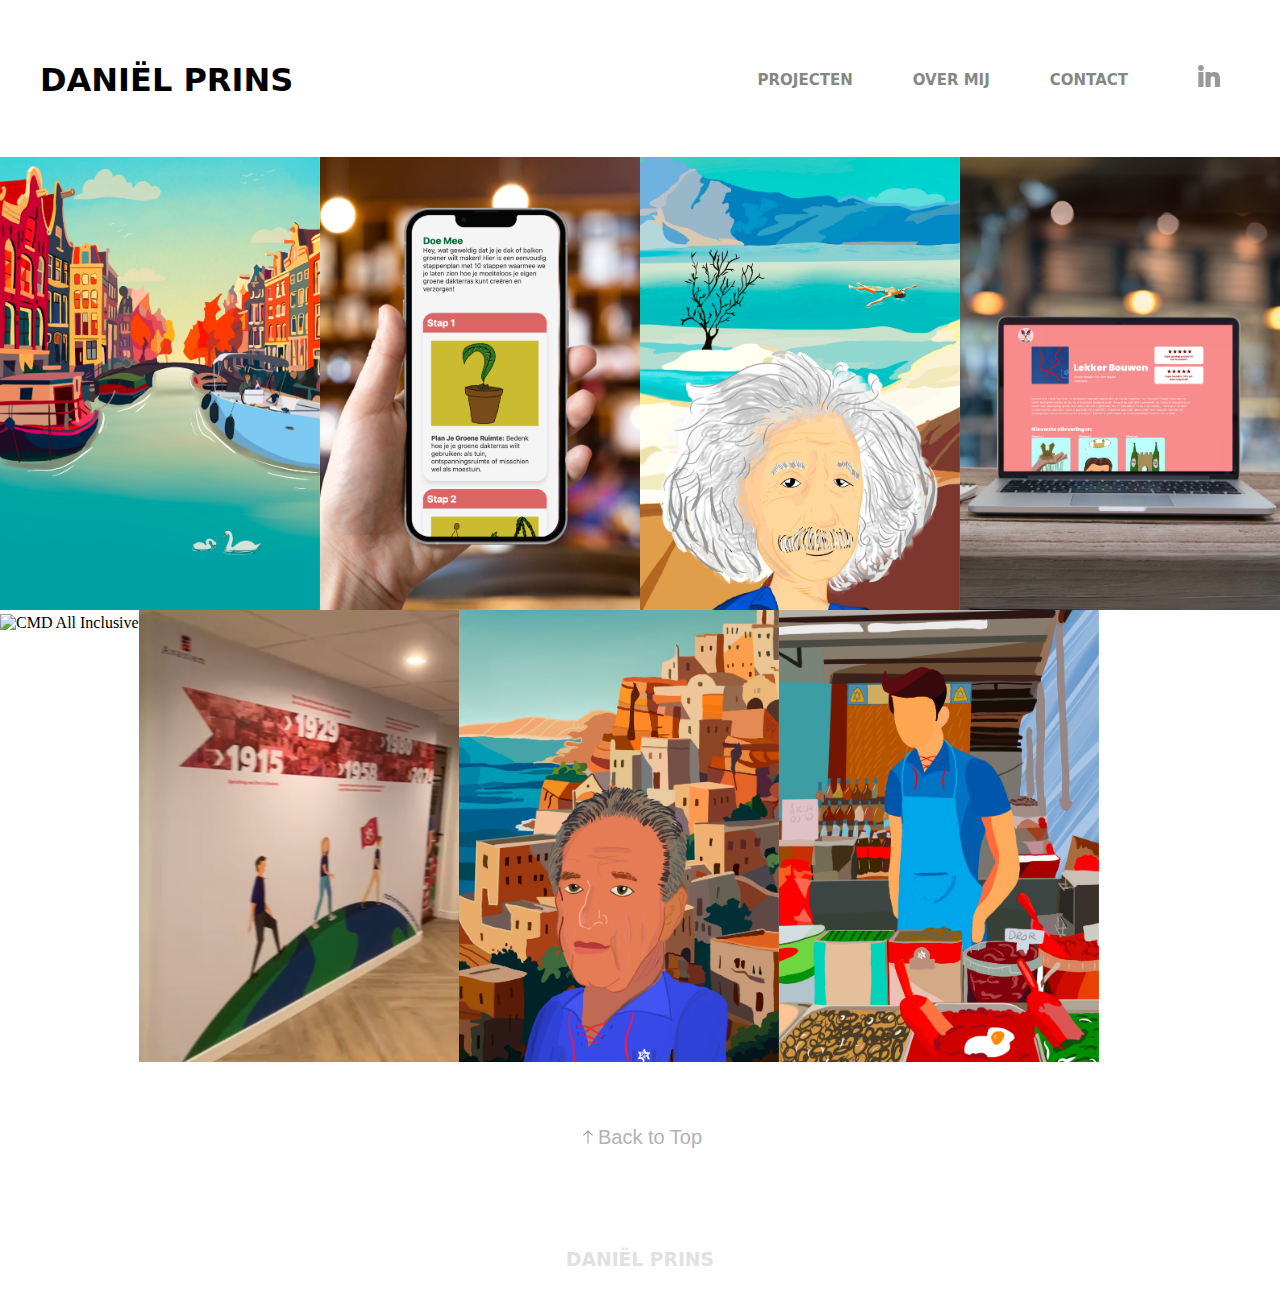
==== index.html @ 8b45afa2 "First" ====
<!DOCTYPE html>
<html lang="en">
<head>
    <meta charset="UTF-8">
    <meta name="viewport" content="width=device-width, initial-scale=1.0">
    <title>Portfolio</title>
    <link rel="stylesheet" href="styles.css">
</head>


<body>
   
    <nav>
        <div class="nav-left">
            <a href="index.html" > <h1> DANIËL PRINS</h1> </a>
        </div>
        <div class="nav-right">
            <a href="index.html">PROJECTEN</a>
            <a href="overmij.html">OVER MIJ</a>
            <a href="contact.html">CONTACT</a>
            <a href="https://www.linkedin.com/in/daniël-prins-49a5671b0/" target="_blank">
                <img src="img/Logo's/LinkedIn_icon.svg" alt="linkedin">
              </a>
        </div>
    </nav>

    <div class="gallery-row">
        <div class="image-container"> 
            <a href= amsterdam.html> 
            <img src="img/Mijn_werk/Amsterdam.png" alt="Amsterdam">
            <div class="overlay">
                <div class="overlay-text">Amsterdam poster</div>
            </div>
        </a>
        </div>
    
        <div class="image-container">
            <a href= bovennatuurlijk.html> 
            <img src="img/Mijn_werk/BovenNatuurlijk.png" alt="Boven Natuurlijk">
            <div class="overlay">
                <div class="overlay-text">Boven Natuurlijk</div>
            </div>
            </a>
        </div>
    
        <div class="image-container">
            <a href= einstein.html> 
            <img src="img/Mijn_werk/Einstein.png" alt="Einstein">
            <div class="overlay">
                <div class="overlay-text">Haboniem Dror ontwerp Einstein kantoor</div>
            </div>
         </a>
        </div>
    
        <div class="image-container">
            <a href= lekkerbouwen.html> 
            <img src="img/Mijn_werk/Podcast.png" alt="Podcast">
            <div class="overlay">
                <div class="overlay-text">Lekker Bouwen</div>
            </div>
            </a>
        </div>
    
        <div class="image-container">
            <a href= cmdallinclusive.html> 
            <img src="img/Mijn_werk/CMD_All_Inclusive.png" alt="CMD All Inclusive">
            <div class="overlay">
                <div class="overlay-text">CMD All Inclusive</div>
            </div>
            </a>
        </div>
    
        <div class="image-container">
            <a href= grotemuur.html> 
            <img src="img/Mijn_werk/Grote_muur.png" alt="Grote Muur">
            <div class="overlay">
                <div class="overlay-text">Haboniem Dror ontwerp muur</div>
            </div>
            </a>
        </div>
    
        <div class="image-container">
            <a href= rabin.html> 
            <img src="img/Mijn_werk/Rabin.png" alt="Rabin">
            <div class="overlay">
                <div class="overlay-text">Haboniem Dror ontwerp recreatiezaal</div>
            </div>
            </a>
        </div>
    
        <div class="image-container">
            <a href= keuken.html> 
            <img src="img/Mijn_werk/Keuken.png" alt="Keuken">
            <div class="overlay">
                <div class="overlay-text">Haboniem Dror ontwerp keukendeur</div>
            </div>
        </div>
        </a>
    </div>

    <footer>
        
        <div class="back-to-top-container">
            <a href="#">
                <img src="img/Logo's/arrow.svg" alt="Arrow">
            </a>
            <a href="#" class="back-to-top">Back to Top</a>
        </div>
        

        <h3>DANIËL PRINS</h3>

    </footer>

    <script src="script.js"></script>

</body>

</html>
---- styles.css ----
body {
    margin: 0;
    padding: 0;
    box-sizing: border-box;
}

a {
    text-decoration: none;
    color: black;
  }

nav {
    font-family: system-ui, -apple-system, BlinkMacSystemFont, 'Segoe UI', Roboto, Oxygen, Ubuntu, Cantarell, 'Open Sans', 'Helvetica Neue', sans-serif;
    display: flex;
    justify-content: space-between;
    align-items: center;
    padding: 40px;
}

.nav-left a {
    transition: color 0.3s ease; 
}


.nav-left a:hover {
    color: #b2b2b2;
}


.nav-right {
    display: flex;
    align-items: center;
    margin-right: -40px;
    transition: color 0.3s ease;
}

.nav-right a {
    text-decoration: none;
    color: #878686; 
    padding: 0, 10px;
    margin-right: 60px ;
    font-size: 15px;
    font-weight: bold;
    transition: color 0.3s ease; 
}

.nav-right a:hover {
    color: black;
}

.nav-right img {
    width: 22px; 
    margin-bottom: 5px; 
    height: auto;
    margin-left: 10px; 
    filter: invert(0.6); 
    transition: filter 0.3s ease;
}

.nav-right img:hover {
    filter: invert(0); 
}

.gallery-row {
    display: flex;
    flex-wrap: wrap;
    width: 100vw; 
    justify-content: flex-start;
    padding: 0;
    margin: 0;
}

.gallery-row img {
    width: 25vw; 
    height: auto;
    object-fit: cover;
    box-sizing: border-box;
    padding: 0;
    margin-top: -4px;
}

.image-container {
    position: relative;
    display: inline-block;
}

.overlay {
    position: absolute;
    top: 0;
    left: 0;
    width: 100%;
    height: 100%;
    background-color: #ff800080;
    opacity: 0; 
    transition: opacity 0.3s ease; 
    display: flex;
    justify-content: center;
    align-items: center;
    text-align: center;
    margin-top: -4px;
    font-family: system-ui, -apple-system, BlinkMacSystemFont, 'Segoe UI', Roboto, Oxygen, Ubuntu, Cantarell, 'Open Sans', 'Helvetica Neue', sans-serif;
}

.overlay-text {
    color: white;
    font-size: 45px; 
    font-weight: bold;
    padding: 20px;
    pointer-events: none;
    text-align: left;
}

.image-container:hover .overlay {
    opacity: 1; 
}

footer {
    margin-top: 40px;
    text-align: center;
    padding: 20px; 
    font-family: system-ui, -apple-system, BlinkMacSystemFont, 'Segoe UI', Roboto, Oxygen, Ubuntu, Cantarell, 'Open Sans', 'Helvetica Neue', sans-serif;
    color: rgb(225, 225, 225);

}

.back-to-top-container {
    display: flex;
    align-items: center;
    justify-content: center;
    margin-bottom: 100px;
    transition: filter 0.3s ease;
}

.back-to-top-container a {
    text-decoration: none;
    color: rgb(178, 178, 178); 
    font-family: 'Gill Sans', 'Gill Sans MT', Calibri, 'Trebuchet MS', sans-serif;
    font-size: 20px; 
    transition: color 0.3s ease; 
}

.back-to-top-container img {
    width: 20px;
    margin-bottom: -3px;
    transition: filter 0.3s ease;
}

.back-to-top-container:hover {
    color: black; 
    filter: invert(1); 
}

.overmij {
    font-family: system-ui, -apple-system, BlinkMacSystemFont, 'Segoe UI', Roboto, Oxygen, Ubuntu, Cantarell, 'Open Sans', 'Helvetica Neue', sans-serif;
    align-items: center;
    justify-content: center;
    margin-right: 200px;
    margin-left: 100px;padding: 20px;
}


.content-container {
    display: flex;
    justify-content: space-between;
    align-items: flex-start;
}

.overmij img {
    width: 40%;
    display: block;
    margin-left: 190px; 
    margin-right: 0;
    width: 50%;
    border-radius: 3%;
}

.overmij a{
    font-weight: bold;
}


.contact {
    font-family: system-ui, -apple-system, BlinkMacSystemFont, 'Segoe UI', Roboto, Oxygen, Ubuntu, Cantarell, 'Open Sans', 'Helvetica Neue', sans-serif;
    align-items: center;
    justify-content: center;
    margin-right: 200px;
    margin-left: 100px;padding: 20px;
}
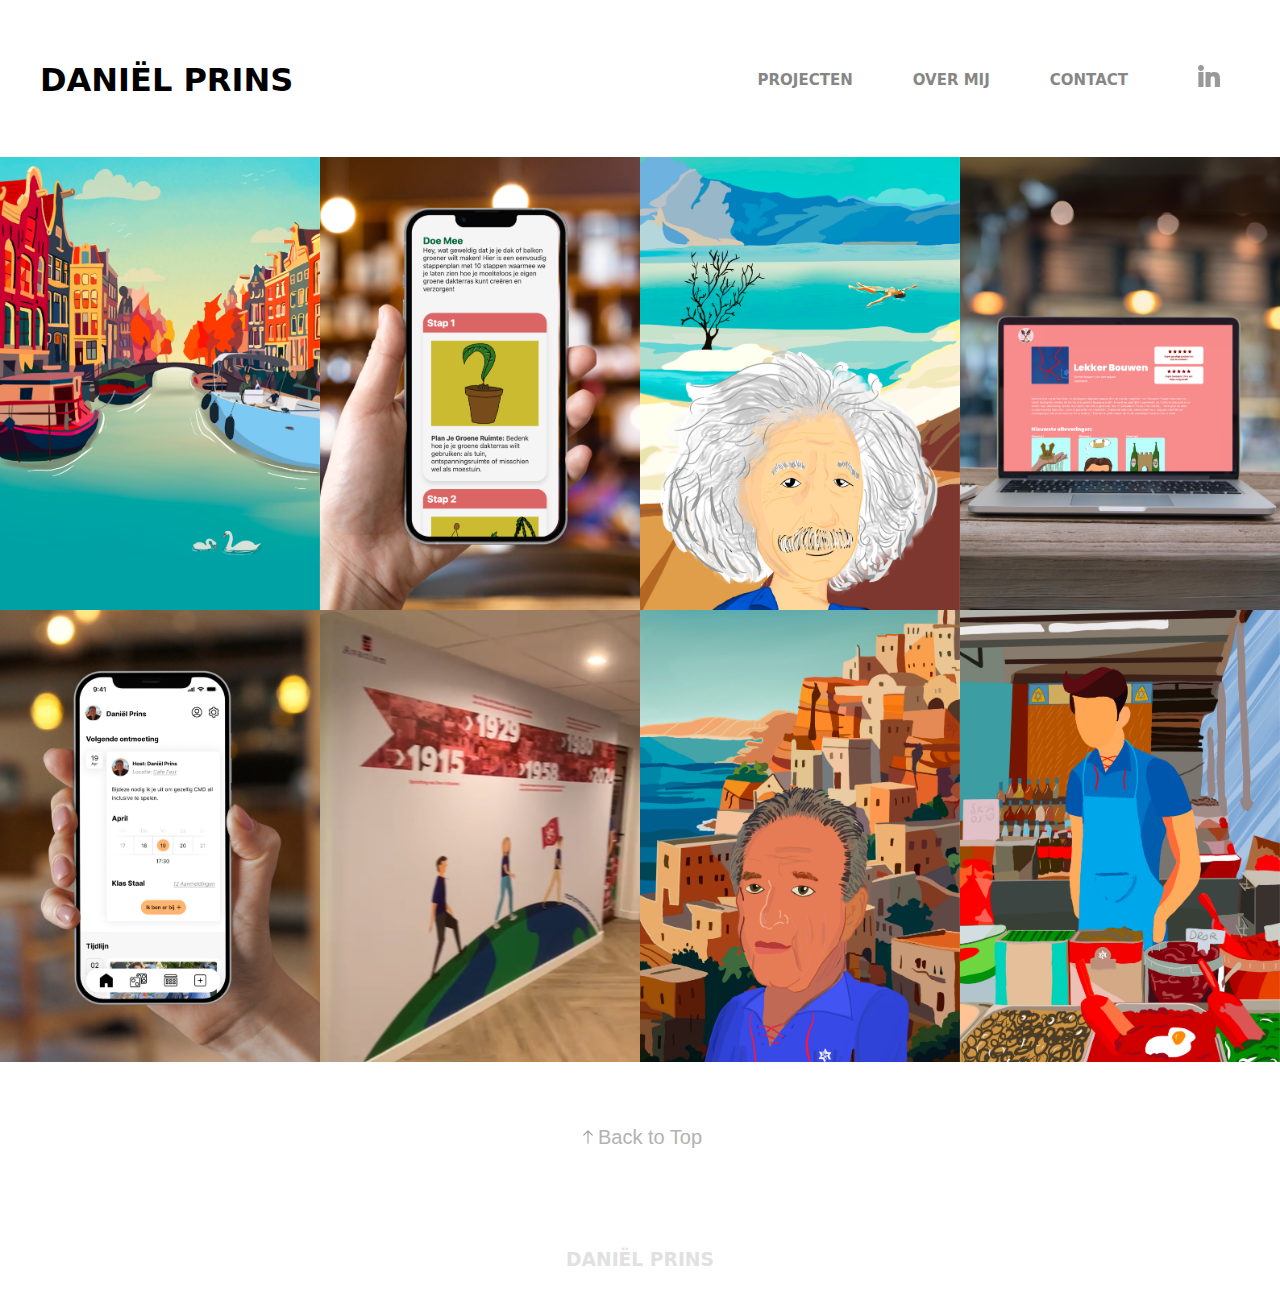
==== commit cec3ba65: "Update index.html" ====
--- a/index.html
+++ b/index.html
@@ -63,7 +63,7 @@
     
         <div class="image-container">
             <a href= cmdallinclusive.html> 
-            <img src="img/Mijn_werk/CMD_All_Inclusive.png" alt="CMD All Inclusive">
+            <img src="img/Mijn_werk/CMD_All_inclusive.png" alt="CMD All Inclusive">
             <div class="overlay">
                 <div class="overlay-text">CMD All Inclusive</div>
             </div>
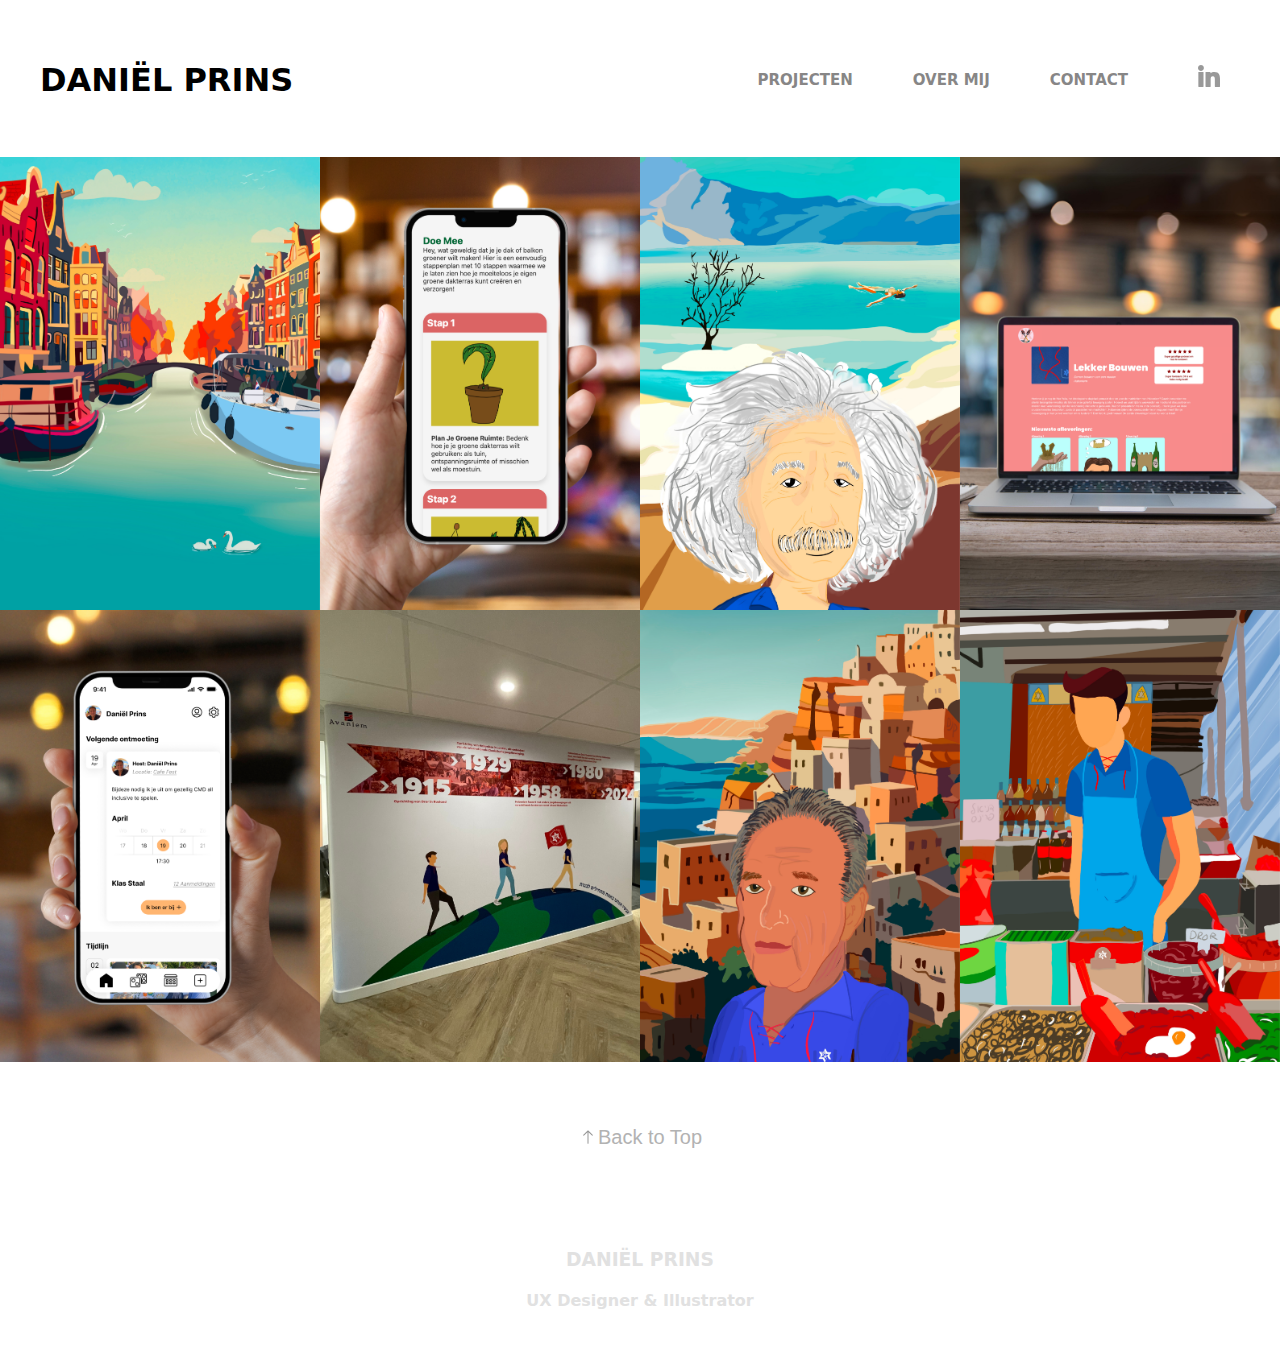
==== commit 807d1956: "toevoeging ux designer en illustrator" ====
--- a/index.html
+++ b/index.html
@@ -109,6 +109,7 @@
         
 
         <h3>DANIËL PRINS</h3>
+        <h4>UX Designer & Illustrator</h4>
 
     </footer>
 
--- a/styles.css
+++ b/styles.css
@@ -2,6 +2,8 @@
     margin: 0;
     padding: 0;
     box-sizing: border-box;
+    height:100vh;
+    font-family: system-ui, -apple-system, BlinkMacSystemFont, 'Segoe UI', Roboto, Oxygen, Ubuntu, Cantarell, 'Open Sans', 'Helvetica Neue', sans-serif;;
 }
 
 a {
@@ -171,7 +173,7 @@
     margin-left: 190px; 
     margin-right: 0;
     width: 50%;
-    border-radius: 3%;
+    border-radius: 1%;
 }
 
 .overmij a{
@@ -186,3 +188,133 @@
     margin-right: 200px;
     margin-left: 100px;padding: 20px;
 }
+
+.grotemuurpagina {
+    height: 100vh;
+    display: flex;
+    flex-direction: column;
+    justify-content: center; 
+    align-items: center; 
+}
+
+.grotemuurpagina h1 {
+    font-size: 2rem; /* Aanpassen van de lettergrootte */
+    margin-bottom: 10px; /* Ruimte onder de titel toevoegen */
+}
+
+/* Stijl voor de paragraaf */
+.grotemuurpagina p {
+    font-size: 1.2rem; /* Aanpassen van de lettergrootte */
+    text-align: center; /* Tekst centreren */
+    max-width: 80%; /* Maximale breedte instellen voor de paragraaf */
+    margin-bottom: 90px; /* Ruimte onder de paragraaf toevoegen */
+}
+
+.grotemuurpagina body{
+    margin: 0;
+    padding: 0;
+    height: 100vh;
+    display: flex;
+    justify-content: center;
+    align-items: center;
+    background-color: black;
+}
+
+.grotemuurpagina img{
+    width: 100%;
+}
+
+.slider{
+    width: 800px;
+    height:500px;
+    border-radius:10px;
+    overflow: hidden;
+}
+
+.slides{
+    width: 500%;
+    height: 500px;
+    display: flex;
+}
+
+.slides input{
+    display: none;
+}
+
+.slide{
+    width: 20%;
+    transition: 2s;
+}
+
+.slide img{
+    width: 900px;
+    height: 500px;
+}
+
+.navigation-manual{
+    position:absolute;
+    width: 800px;
+    margin-top: -40px;
+    display: flex;
+    justify-content: center;
+
+}
+
+.manual-btn{
+    border:2px solid white;
+    padding: 5px;
+    border-radius: 10px;
+    cursor: pointer;
+    transition: 1s;
+}
+
+.manual-btn:not(:last-child){
+    margin-right: 40px;
+}
+
+.manual-btn:hover{
+    background: white;
+}
+
+#radio1:checked ~ .first{
+    margin-left: 0;
+}
+
+#radio2:checked ~ .first{
+    margin-left: -20%;
+}
+
+#radio3:checked ~ .first{
+    margin-left: -40%;
+}
+
+.navigation-auto{
+    position: absolute;
+    display: flex;
+    width: 800px;
+    justify-content: center;
+    margin-top: 460px;
+}
+
+.navigation-auto div{
+    border: 2px solid white;
+    padding: 5px;
+    border-radius: 10px;
+    transition: 1s;
+}
+
+.navigation-auto div:not(:last-child){
+    margin-right: 40px;
+}
+
+#radio1:checked ~ .navigation-auto .auto-btn1{
+    background: white;
+}
+
+#radio2:checked ~ .navigation-auto .auto-btn2{
+    background: white;
+}
+
+#radio3:checked ~ .navigation-auto .auto-btn3{
+    background: white;
+}
